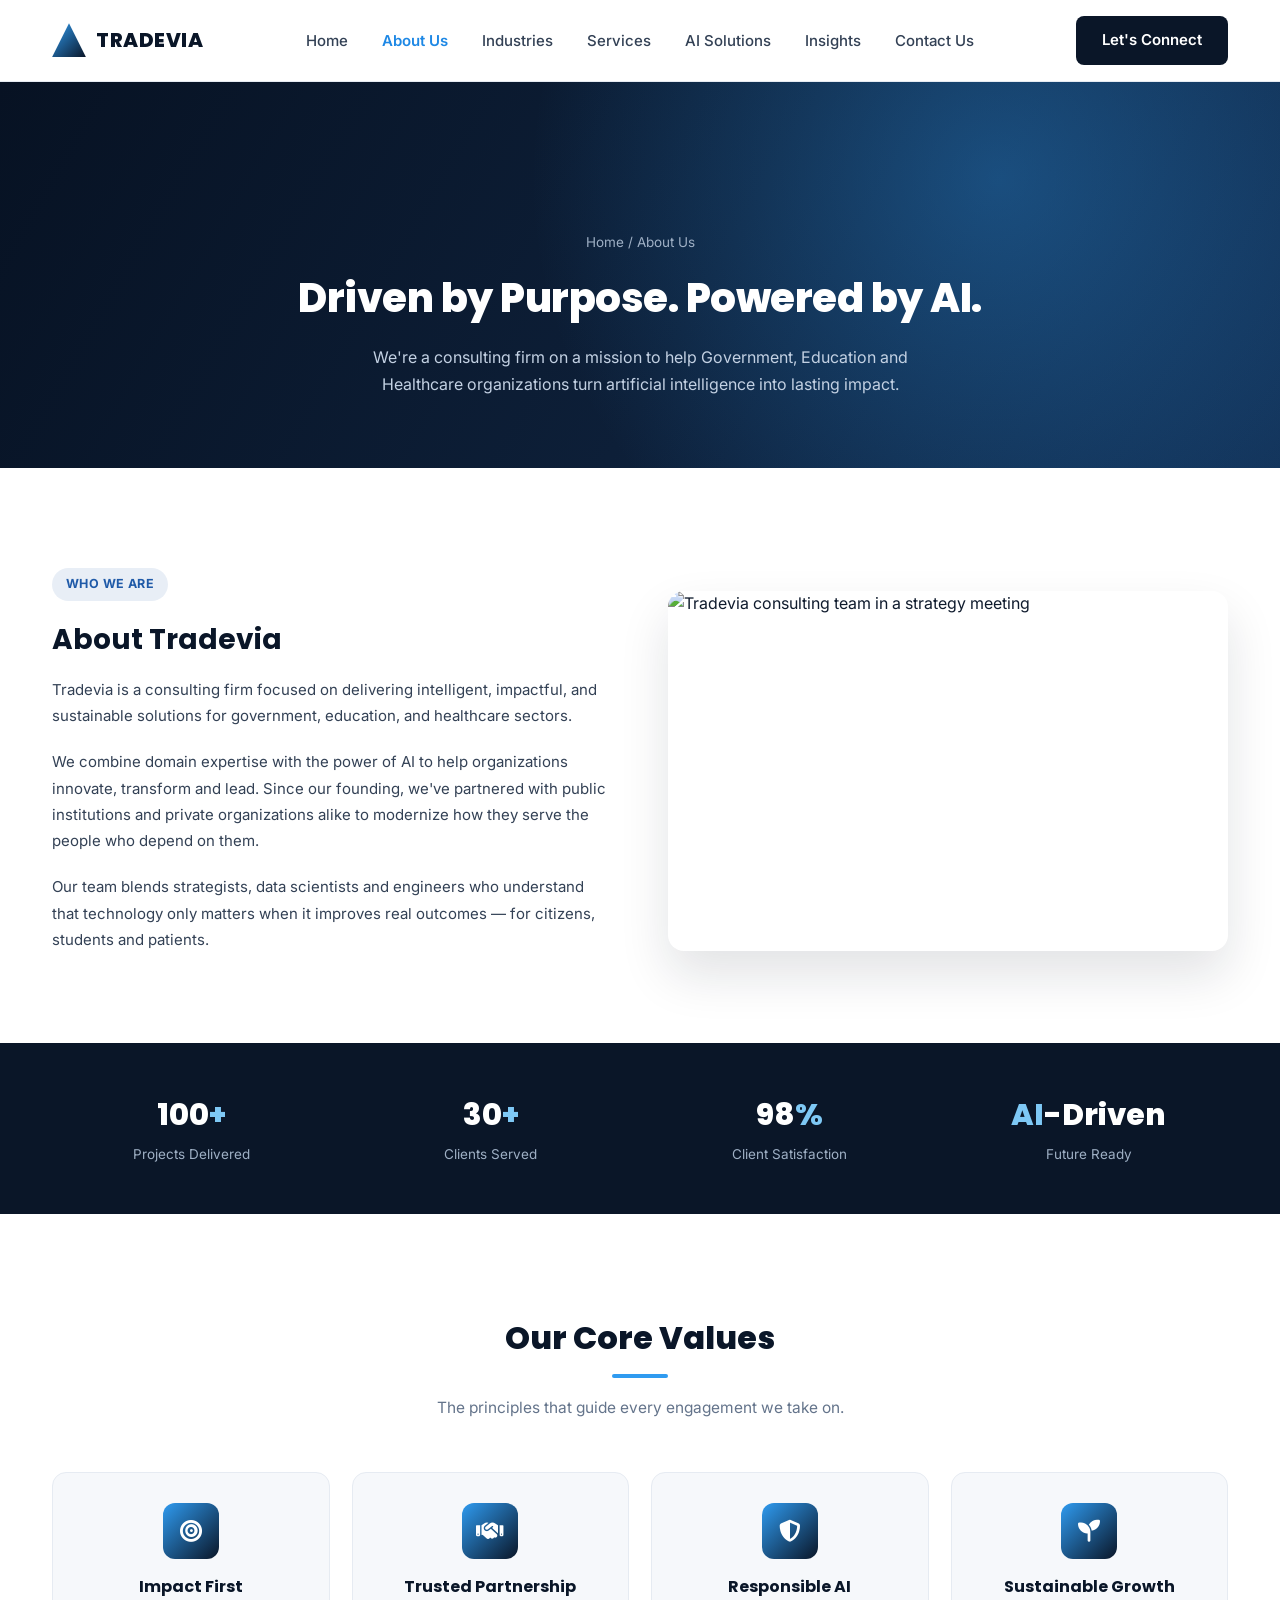
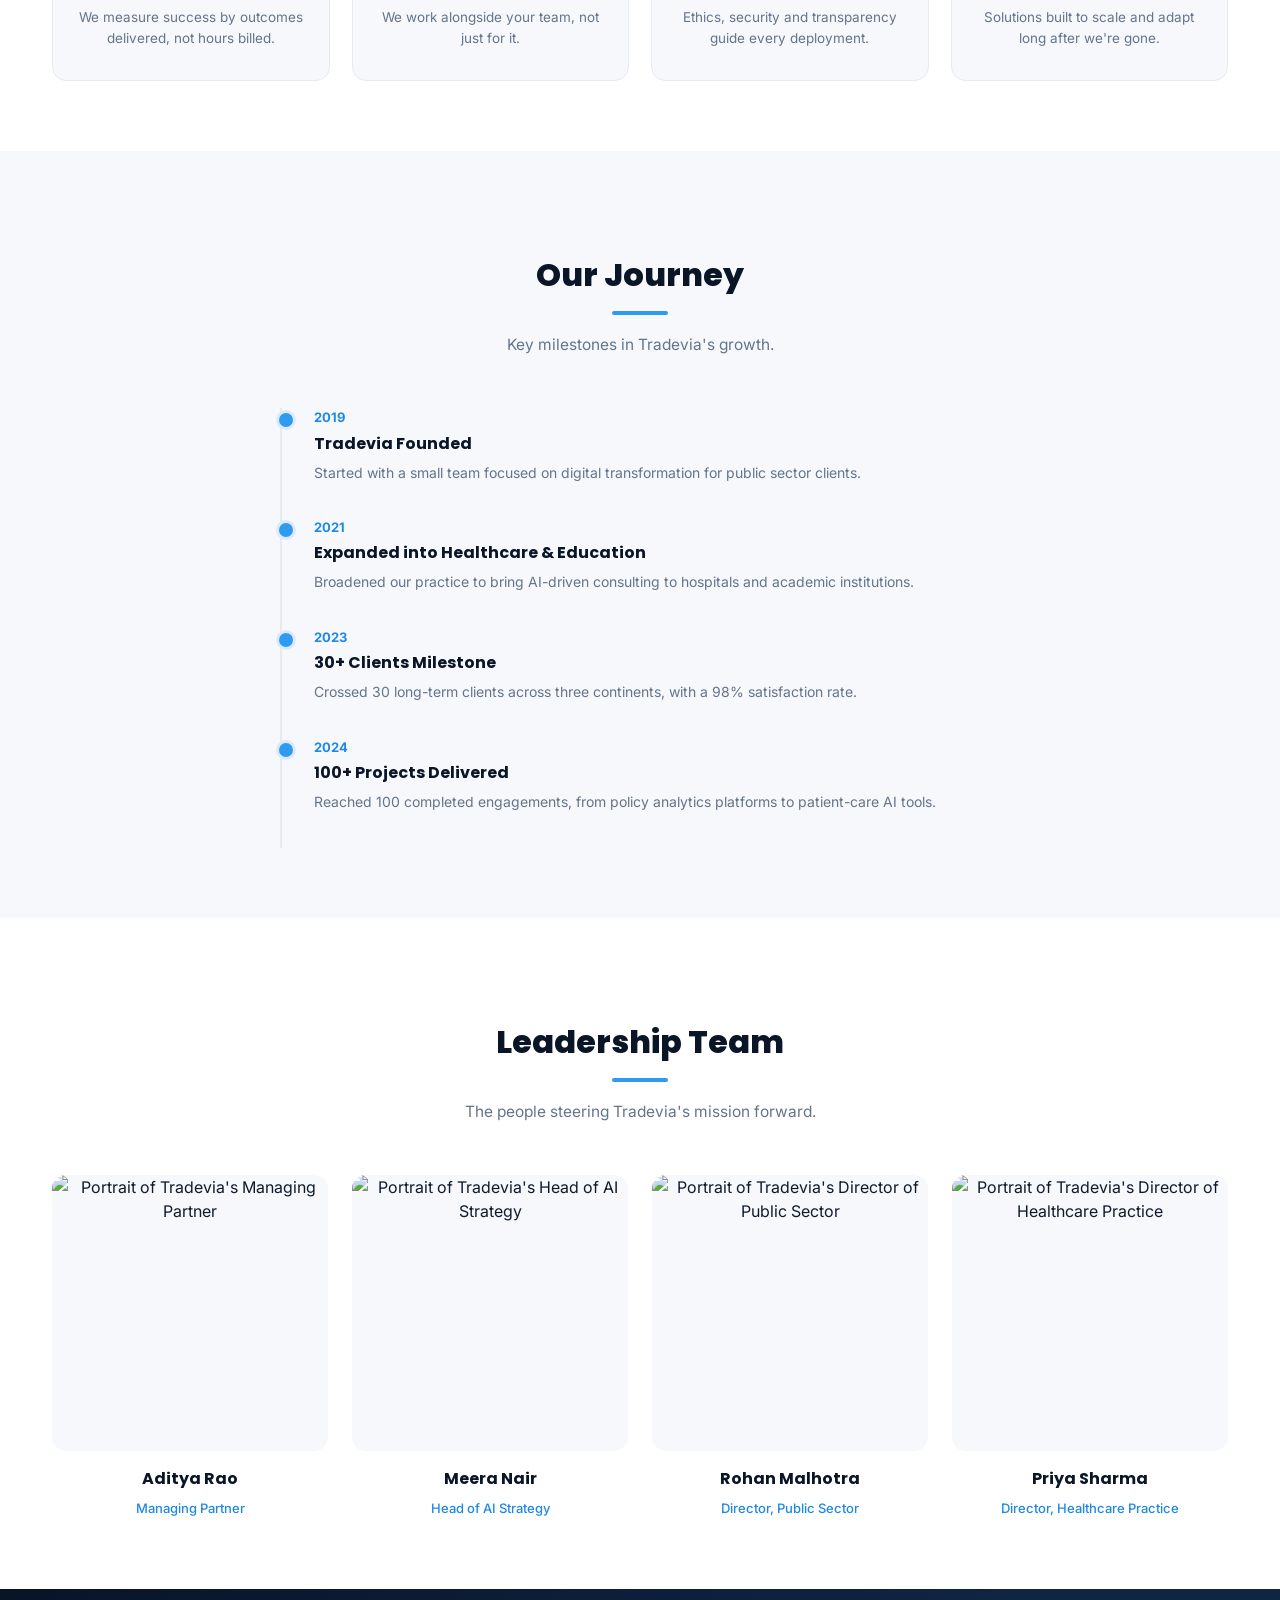
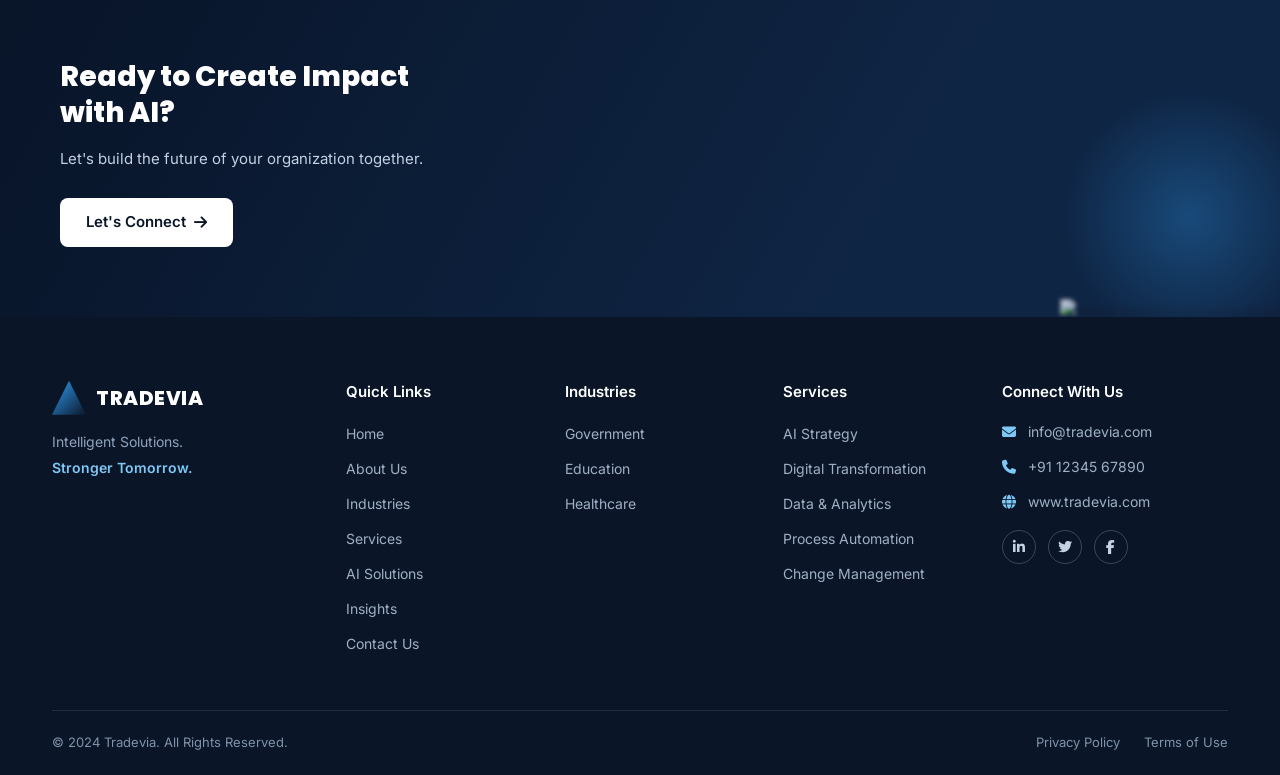
==== about.html @ 2ba7b790 "Add files via upload" ====
<!DOCTYPE html>
<html lang="en">
<head>
<meta charset="UTF-8">
<meta name="viewport" content="width=device-width, initial-scale=1.0">
<title>About Us | Tradevia</title>
<meta name="description" content="Learn about Tradevia's mission, values, journey and leadership team driving AI-powered consulting for public impact.">
<link rel="preconnect" href="https://fonts.googleapis.com">
<link href="https://fonts.googleapis.com/css2?family=Poppins:wght@400;500;600;700;800&family=Inter:wght@400;500;600&display=swap" rel="stylesheet">
<link rel="stylesheet" href="https://cdnjs.cloudflare.com/ajax/libs/font-awesome/6.5.1/css/all.min.css">
<link rel="stylesheet" href="styles.css">
</head>
<body>
<header>
  <div class="nav-wrap">
    <a href="index.html" class="logo">
      <div class="logo-mark"></div>
      <span class="logo-text">TRADEVIA</span>
    </a>
    <nav>
      <ul>
        <li><a href="index.html">Home</a></li>
<li><a href="about.html" class="active">About Us</a></li>
<li><a href="industries.html">Industries</a></li>
<li><a href="services.html">Services</a></li>
<li><a href="ai-solutions.html">AI Solutions</a></li>
<li><a href="insights.html">Insights</a></li>
<li><a href="contact.html">Contact Us</a></li>

      </ul>
    </nav>
    <div class="nav-cta">
      <a href="contact.html" class="btn btn-dark">Let's Connect</a>
    </div>
    <button class="menu-toggle" onclick="document.querySelector('nav').classList.toggle('mobile-open')"><i class="fa-solid fa-bars"></i></button>
  </div>
</header>

<section class="page-hero">
  <div class="container page-hero-inner">
    <div class="breadcrumb"><a href="index.html">Home</a> / About Us</div>
    <h1>Driven by Purpose. Powered by AI.</h1>
    <p>We're a consulting firm on a mission to help Government, Education and Healthcare organizations turn artificial intelligence into lasting impact.</p>
  </div>
</section>

<section class="section">
  <div class="container">
    <div class="industry-detail" style="padding:0;">
      <div class="row">
        <div>
          <span class="industry-tag tag-gov">Who We Are</span>
          <h2>About Tradevia</h2>
          <p>Tradevia is a consulting firm focused on delivering intelligent, impactful, and sustainable solutions for government, education, and healthcare sectors.</p>
          <p>We combine domain expertise with the power of AI to help organizations innovate, transform and lead. Since our founding, we've partnered with public institutions and private organizations alike to modernize how they serve the people who depend on them.</p>
          <p>Our team blends strategists, data scientists and engineers who understand that technology only matters when it improves real outcomes &mdash; for citizens, students and patients.</p>
        </div>
        <img src="https://loremflickr.com/900/600/consulting,meeting,office" alt="Tradevia consulting team in a strategy meeting">
      </div>
    </div>
  </div>
</section>

<section class="stat-strip">
  <div class="container">
    <div class="stat-strip-grid">
      <div><div class="stat-num">100<span>+</span></div><div class="stat-label">Projects Delivered</div></div>
      <div><div class="stat-num">30<span>+</span></div><div class="stat-label">Clients Served</div></div>
      <div><div class="stat-num">98<span>%</span></div><div class="stat-label">Client Satisfaction</div></div>
      <div><div class="stat-num"><span>AI</span>-Driven</div><div class="stat-label">Future Ready</div></div>
    </div>
  </div>
</section>

<section class="section">
  <div class="container">
    <h2 class="section-title">Our Core Values</h2>
    <p class="section-sub">The principles that guide every engagement we take on.</p>
    <div class="value-grid">
      <div class="value-card">
        <div class="value-icon"><i class="fa-solid fa-bullseye"></i></div>
        <h4>Impact First</h4>
        <p>We measure success by outcomes delivered, not hours billed.</p>
      </div>
      <div class="value-card">
        <div class="value-icon"><i class="fa-solid fa-handshake"></i></div>
        <h4>Trusted Partnership</h4>
        <p>We work alongside your team, not just for it.</p>
      </div>
      <div class="value-card">
        <div class="value-icon"><i class="fa-solid fa-shield-halved"></i></div>
        <h4>Responsible AI</h4>
        <p>Ethics, security and transparency guide every deployment.</p>
      </div>
      <div class="value-card">
        <div class="value-icon"><i class="fa-solid fa-seedling"></i></div>
        <h4>Sustainable Growth</h4>
        <p>Solutions built to scale and adapt long after we're gone.</p>
      </div>
    </div>
  </div>
</section>

<section class="section" style="background:var(--paper);">
  <div class="container">
    <h2 class="section-title">Our Journey</h2>
    <p class="section-sub">Key milestones in Tradevia's growth.</p>
    <div class="timeline">
      <div class="timeline-item">
        <span class="timeline-year">2019</span>
        <h4>Tradevia Founded</h4>
        <p>Started with a small team focused on digital transformation for public sector clients.</p>
      </div>
      <div class="timeline-item">
        <span class="timeline-year">2021</span>
        <h4>Expanded into Healthcare &amp; Education</h4>
        <p>Broadened our practice to bring AI-driven consulting to hospitals and academic institutions.</p>
      </div>
      <div class="timeline-item">
        <span class="timeline-year">2023</span>
        <h4>30+ Clients Milestone</h4>
        <p>Crossed 30 long-term clients across three continents, with a 98% satisfaction rate.</p>
      </div>
      <div class="timeline-item">
        <span class="timeline-year">2024</span>
        <h4>100+ Projects Delivered</h4>
        <p>Reached 100 completed engagements, from policy analytics platforms to patient-care AI tools.</p>
      </div>
    </div>
  </div>
</section>

<section class="section">
  <div class="container">
    <h2 class="section-title">Leadership Team</h2>
    <p class="section-sub">The people steering Tradevia's mission forward.</p>
    <div class="team-grid">
      <div class="team-card">
        <div class="team-photo"><img src="https://i.pravatar.cc/500?img=12" alt="Portrait of Tradevia's Managing Partner"></div>
        <h4>Aditya Rao</h4>
        <span>Managing Partner</span>
      </div>
      <div class="team-card">
        <div class="team-photo"><img src="https://i.pravatar.cc/500?img=47" alt="Portrait of Tradevia's Head of AI Strategy"></div>
        <h4>Meera Nair</h4>
        <span>Head of AI Strategy</span>
      </div>
      <div class="team-card">
        <div class="team-photo"><img src="https://i.pravatar.cc/500?img=33" alt="Portrait of Tradevia's Director of Public Sector"></div>
        <h4>Rohan Malhotra</h4>
        <span>Director, Public Sector</span>
      </div>
      <div class="team-card">
        <div class="team-photo"><img src="https://i.pravatar.cc/500?img=45" alt="Portrait of Tradevia's Director of Healthcare Practice"></div>
        <h4>Priya Sharma</h4>
        <span>Director, Healthcare Practice</span>
      </div>
    </div>
  </div>
</section>

<section class="split-band">
  <div class="cta-block" style="grid-column:1/-1;">
    <div class="cta-brain">
      <img src="https://images.unsplash.com/photo-1727773458292-9da4284a4d3e?q=80&w=700&auto=format&fit=crop" alt="Hand holding glowing AI brain model">
    </div>
    <h2>Ready to Create Impact<br>with AI?</h2>
    <p>Let's build the future of your organization together.</p>
    <a href="contact.html" class="btn btn-light" style="width:fit-content;">Let's Connect <i class="fa-solid fa-arrow-right"></i></a>
  </div>
</section>
<footer>
  <div class="container">
    <div class="footer-grid">
      <div class="footer-brand">
        <div class="logo">
          <div class="logo-mark"></div>
          <span class="logo-text">TRADEVIA</span>
        </div>
        <p>Intelligent Solutions.</p>
        <p class="tag">Stronger Tomorrow.</p>
      </div>
      <div>
        <h5>Quick Links</h5>
        <ul>
          <li><a href="index.html">Home</a></li>
          <li><a href="about.html">About Us</a></li>
          <li><a href="industries.html">Industries</a></li>
          <li><a href="services.html">Services</a></li>
          <li><a href="ai-solutions.html">AI Solutions</a></li>
          <li><a href="insights.html">Insights</a></li>
          <li><a href="contact.html">Contact Us</a></li>
        </ul>
      </div>
      <div>
        <h5>Industries</h5>
        <ul>
          <li><a href="industries.html#government">Government</a></li>
          <li><a href="industries.html#education">Education</a></li>
          <li><a href="industries.html#healthcare">Healthcare</a></li>
        </ul>
      </div>
      <div>
        <h5>Services</h5>
        <ul>
          <li><a href="services.html">AI Strategy</a></li>
          <li><a href="services.html">Digital Transformation</a></li>
          <li><a href="services.html">Data &amp; Analytics</a></li>
          <li><a href="services.html">Process Automation</a></li>
          <li><a href="services.html">Change Management</a></li>
        </ul>
      </div>
      <div>
        <h5>Connect With Us</h5>
        <ul class="footer-contact">
          <li><i class="fa-solid fa-envelope"></i> info@tradevia.com</li>
          <li><i class="fa-solid fa-phone"></i> +91 12345 67890</li>
          <li><i class="fa-solid fa-globe"></i> www.tradevia.com</li>
        </ul>
        <div class="socials">
          <a href="#"><i class="fa-brands fa-linkedin-in"></i></a>
          <a href="#"><i class="fa-brands fa-twitter"></i></a>
          <a href="#"><i class="fa-brands fa-facebook-f"></i></a>
        </div>
      </div>
    </div>
    <div class="footer-bottom">
      <span>&copy; 2024 Tradevia. All Rights Reserved.</span>
      <div>
        <a href="#">Privacy Policy</a>
        <a href="#">Terms of Use</a>
      </div>
    </div>
  </div>
</footer>
<script src="main.js"></script>
</body>
</html>
---- styles.css ----
:root{
    --navy-950:#0a1628;
    --navy-900:#0d1b30;
    --navy-800:#13233c;
    --blue-600:#1e88e5;
    --blue-500:#2f9bf0;
    --sky-300:#7ec8f5;
    --ink-900:#0f1b2d;
    --ink-700:#334155;
    --ink-500:#64748b;
    --paper:#f6f8fb;
    --white:#ffffff;
    --line:#e6ebf2;
    --gov-blue:#1f5aa8;
    --edu-green:#1f8a6f;
    --health-purple:#6a3fb5;
  }
  *{box-sizing:border-box; margin:0; padding:0;}
  html{scroll-behavior:smooth;}
  body{
    font-family:'Inter', sans-serif;
    color:var(--ink-900);
    background:var(--white);
    line-height:1.5;
    -webkit-font-smoothing:antialiased;
  }
  h1,h2,h3,h4,.logo-text{font-family:'Poppins', sans-serif;}
  a{text-decoration:none; color:inherit;}
  ul{list-style:none;}
  img{max-width:100%; display:block;}
  .container{max-width:1240px; margin:0 auto; padding:0 32px;}
  .btn{
    display:inline-flex; align-items:center; gap:8px;
    padding:13px 26px; border-radius:8px; font-weight:600;
    font-size:15px; border:none; cursor:pointer;
    transition:transform .15s ease, box-shadow .15s ease, background .15s ease;
  }
  .btn:hover{transform:translateY(-2px);}
  .btn-primary{background:var(--blue-600); color:#fff; box-shadow:0 8px 20px rgba(30,136,229,.35);}
  .btn-primary:hover{background:var(--blue-500);}
  .btn-dark{background:var(--navy-950); color:#fff;}
  .btn-dark:hover{background:#000;}
  .btn-light{background:#fff; color:var(--navy-950);}
  .btn-outline{background:transparent; border:2px solid rgba(255,255,255,.5); color:#fff;}

  /* HEADER */
  header{
    position:sticky; top:0; z-index:100;
    background:#fff; border-bottom:1px solid var(--line);
  }
  .nav-wrap{display:flex; align-items:center; justify-content:space-between; padding:16px 32px; max-width:1240px; margin:0 auto;}
  .logo{display:flex; align-items:center; gap:10px;}
  .logo-mark{
    width:34px; height:34px;
    background:linear-gradient(135deg, var(--blue-500), var(--navy-950));
    clip-path:polygon(50% 0%, 100% 100%, 0% 100%);
  }
  .logo-text{font-weight:800; font-size:20px; letter-spacing:.5px; color:var(--navy-950);}
  nav ul{display:flex; gap:34px; align-items:center;}
  nav a{font-size:15px; font-weight:500; color:var(--ink-700); transition:color .15s;}
  nav a:hover{color:var(--blue-600);}
  .nav-cta{display:flex; align-items:center;}
  .menu-toggle{display:none; background:none; border:none; font-size:22px; cursor:pointer; color:var(--navy-950);}

  /* HERO */
  .hero{
    position:relative; overflow:hidden;
    background:linear-gradient(120deg, #071223 0%, #0d1f38 55%, #123055 100%);
    padding:64px 0 90px;
  }
  .hero::before{
    content:"";
    position:absolute; inset:0;
    background-image:radial-gradient(circle at 78% 25%, rgba(47,155,240,.35), transparent 45%);
    pointer-events:none;
  }
  .hero-grid{
    display:grid; grid-template-columns:1.05fr 1fr; gap:40px; align-items:center;
    position:relative; z-index:2;
  }
  .eyebrow-line{width:46px; height:4px; background:var(--blue-500); border-radius:3px; margin-bottom:18px;}
  .hero h1{
    font-size:48px; font-weight:800; color:#fff; line-height:1.15; letter-spacing:-.5px;
  }
  .hero h1 span{color:var(--sky-300);}
  .hero p{
    margin-top:20px; color:#c3d1e3; font-size:16.5px; max-width:460px; line-height:1.7;
  }
  .hero-actions{display:flex; align-items:center; gap:26px; margin-top:32px; flex-wrap:wrap;}
  .play-link{display:flex; align-items:center; gap:12px; color:#fff; font-weight:500; font-size:14.5px; cursor:pointer;}
  .play-circle{
    width:40px; height:40px; border-radius:50%; border:2px solid rgba(255,255,255,.55);
    display:flex; align-items:center; justify-content:center; flex-shrink:0;
  }
  .hero-visual{position:relative;}
  .hero-photo{
    border-radius:14px; overflow:hidden; position:relative;
    box-shadow:0 30px 60px rgba(0,0,0,.45);
  }
  .hero-photo img{width:100%; height:400px; object-fit:cover; display:block;}
  .hero-photo::after{
    content:""; position:absolute; inset:0;
    background:linear-gradient(180deg, rgba(10,22,40,0) 40%, rgba(6,14,26,.55) 100%);
  }
  .stat-bar{
    position:absolute; left:50%; bottom:-38px; transform:translateX(-50%);
    width:92%; background:rgba(11,24,45,.82); backdrop-filter:blur(10px);
    border:1px solid rgba(255,255,255,.12); border-radius:12px;
    display:flex; justify-content:space-between; padding:22px 18px; z-index:3;
  }
  .stat-item{text-align:center; flex:1; padding:0 6px;}
  .stat-icon{
    width:34px; height:34px; margin:0 auto 8px; border-radius:8px;
    background:rgba(47,155,240,.18); display:flex; align-items:center; justify-content:center;
    color:var(--sky-300); font-size:15px;
  }
  .stat-num{font-size:20px; font-weight:800; color:#fff; font-family:'Poppins',sans-serif;}
  .stat-num.accent{color:var(--sky-300);}
  .stat-label{font-size:11.5px; color:#a9bbd2; margin-top:2px;}

  /* SECTION HEADINGS */
  .section{padding:100px 0 70px;}
  .section-tight{padding-top:70px;}
  .section-title{
    text-align:center; font-size:32px; font-weight:800; color:var(--navy-950);
    position:relative; padding-bottom:16px; margin-bottom:8px;
  }
  .section-title::after{
    content:""; position:absolute; bottom:0; left:50%; transform:translateX(-50%);
    width:56px; height:4px; border-radius:3px; background:var(--blue-500);
  }
  .section-sub{text-align:center; color:var(--ink-500); font-size:15.5px; max-width:520px; margin:18px auto 0;}

  /* INDUSTRIES */
  .industries-grid{display:grid; grid-template-columns:repeat(3,1fr); gap:26px; margin-top:52px;}
  .ind-card{
    position:relative; border-radius:14px; overflow:hidden; min-height:340px;
    display:flex; flex-direction:column; justify-content:flex-end; padding:28px;
    color:#fff; isolation:isolate; transition:transform .25s ease;
  }
  .ind-card:hover{transform:translateY(-6px);}
  .ind-card img{position:absolute; inset:0; width:100%; height:100%; object-fit:cover; z-index:-2;}
  .ind-card .tint{position:absolute; inset:0; z-index:-1;}
  .ind-gov .tint{background:linear-gradient(180deg, rgba(16,38,73,.35), rgba(10,26,55,.92)); }
  .ind-edu .tint{background:linear-gradient(180deg, rgba(9,50,42,.4), rgba(6,38,34,.92));}
  .ind-health .tint{background:linear-gradient(180deg, rgba(50,26,80,.4), rgba(36,18,64,.92));}
  .ind-icon{
    width:52px; height:52px; border-radius:12px; display:flex; align-items:center; justify-content:center;
    font-size:22px; margin-bottom:16px; background:rgba(255,255,255,.14); border:1px solid rgba(255,255,255,.25);
  }
  .ind-card h3{font-size:22px; margin-bottom:10px; font-weight:700;}
  .ind-card p{font-size:14px; color:rgba(255,255,255,.82); line-height:1.6; margin-bottom:20px;}
  .ind-learn{
    display:inline-flex; align-items:center; gap:8px; font-size:14px; font-weight:600;
    border:1px solid rgba(255,255,255,.4); padding:9px 16px; border-radius:7px; width:fit-content;
    transition:background .2s;
  }
  .ind-learn:hover{background:rgba(255,255,255,.15);}

  /* IMPACT OF AI */
  .impact-grid{display:grid; grid-template-columns:repeat(3,1fr); gap:36px; margin-top:56px;}
  .impact-col{display:flex; gap:20px;}
  .impact-ring{
    flex-shrink:0; width:76px; height:76px; border-radius:50%;
    display:flex; align-items:center; justify-content:center; font-size:26px; color:#fff;
    position:relative;
  }
  .impact-ring::before{
    content:""; position:absolute; inset:-6px; border-radius:50%;
    border:2px dotted currentColor; opacity:.4;
  }
  .impact-ring.gov{background:var(--gov-blue); color:var(--gov-blue);}
  .impact-ring.edu{background:var(--edu-green); color:var(--edu-green);}
  .impact-ring.health{background:var(--health-purple); color:var(--health-purple);}
  .impact-ring i{color:#fff; z-index:1;}
  .impact-col h4{font-size:17px; margin-bottom:12px; font-weight:700; color:var(--navy-950);}
  .impact-col li{
    font-size:14px; color:var(--ink-700); margin-bottom:9px; display:flex; gap:9px; align-items:flex-start; line-height:1.5;
  }
  .impact-col li i{color:#22a35c; margin-top:3px; font-size:12px;}

  /* APPROACH */
  .approach-row{
    display:flex; align-items:flex-start; justify-content:space-between; margin-top:60px; position:relative;
  }
  .approach-step{text-align:center; width:220px; position:relative; z-index:2;}
  .approach-circle{
    width:78px; height:78px; border-radius:50%; border:2px solid #d8e2ef; background:#fff;
    display:flex; align-items:center; justify-content:center; font-size:26px; color:var(--navy-950);
    margin:0 auto 18px; box-shadow:0 6px 18px rgba(15,27,45,.06);
  }
  .approach-step h4{font-size:17px; font-weight:700; margin-bottom:8px; color:var(--navy-950);}
  .approach-step p{font-size:13.5px; color:var(--ink-500); line-height:1.5;}
  .approach-connector{
    position:absolute; top:39px; left:0; right:0; height:0;
    border-top:2px dashed #cbd6e4; z-index:1; margin:0 110px;
  }

  /* ABOUT + CTA */
  .split-band{display:grid; grid-template-columns:1fr 1fr;}
  .about-block{background:#eef2f7; padding:70px 60px; display:flex; flex-direction:column; justify-content:center;}
  .about-block h2{font-size:28px; font-weight:800; color:var(--navy-950); margin-bottom:20px;}
  .about-block p{color:var(--ink-700); font-size:15px; line-height:1.75; margin-bottom:14px; max-width:460px;}
  .cta-block{
    background:linear-gradient(120deg, #081428, #0f2544 70%);
    padding:70px 60px; display:flex; flex-direction:column; justify-content:center; position:relative; overflow:hidden;
  }
  .cta-block h2{font-size:28px; font-weight:800; color:#fff; margin-bottom:16px; line-height:1.3;}
  .cta-block p{color:#c3d1e3; font-size:15px; margin-bottom:28px;}
  .cta-brain{
    position:absolute; right:-40px; bottom:-30px; width:260px; height:260px; opacity:.9;
    background:radial-gradient(circle, rgba(47,155,240,.35), transparent 70%);
    border-radius:50%; filter:blur(2px);
  }
  .cta-brain img{position:absolute; right:0; bottom:0; width:260px; opacity:.85; mix-blend-mode:screen;}

  /* TRUST STRIP */
  .trust{padding:56px 0; text-align:center; border-bottom:1px solid var(--line);}
  .trust h4{color:var(--ink-500); font-weight:600; font-size:15px; margin-bottom:34px; letter-spacing:.3px;}
  .trust-logos{display:flex; justify-content:center; gap:60px; flex-wrap:wrap; color:#c3ccd8; font-size:30px;}

  /* FOOTER */
  footer{background:var(--navy-950); color:#c3d1e3; padding:64px 0 0;}
  .footer-grid{display:grid; grid-template-columns:1.4fr 1fr 1fr 1fr 1.2fr; gap:30px; padding-bottom:44px;}
  .footer-brand .logo-text{color:#fff;}
  .footer-brand p{margin-top:16px; font-size:14px; color:#8fa3bc; line-height:1.6;}
  .footer-brand p.tag{color:var(--sky-300); font-weight:600; margin-top:4px;}
  footer h5{color:#fff; font-size:15px; font-weight:600; margin-bottom:18px;}
  footer ul li{margin-bottom:11px;}
  footer ul li a{font-size:14px; color:#9fb0c5; transition:color .15s;}
  footer ul li a:hover{color:var(--sky-300);}
  .footer-contact li{display:flex; align-items:center; gap:10px; font-size:14px; color:#9fb0c5; margin-bottom:14px;}
  .footer-contact i{color:var(--sky-300); width:16px;}
  .socials{display:flex; gap:12px; margin-top:18px;}
  .socials a{
    width:34px; height:34px; border-radius:50%; border:1px solid rgba(255,255,255,.2);
    display:flex; align-items:center; justify-content:center; font-size:14px; transition:background .2s;
  }
  .socials a:hover{background:var(--blue-600); border-color:var(--blue-600);}
  .footer-bottom{
    border-top:1px solid rgba(255,255,255,.1); padding:22px 0; display:flex;
    justify-content:space-between; align-items:center; font-size:13px; color:#7f92aa; flex-wrap:wrap; gap:10px;
  }
  .footer-bottom a{margin-left:20px; color:#7f92aa;}
  .footer-bottom a:hover{color:#fff;}

  /* RESPONSIVE */
  @media (max-width:980px){
    nav{display:none;}
    .nav-cta{display:none;}
    .menu-toggle{display:block;}
    nav.mobile-open{
      display:block; position:absolute; top:100%; left:0; right:0;
      background:#fff; border-bottom:1px solid var(--line); padding:12px 32px 20px;
      box-shadow:0 12px 24px rgba(15,27,45,.08);
    }
    nav.mobile-open ul{flex-direction:column; align-items:flex-start; gap:4px;}
    nav.mobile-open li{width:100%;}
    nav.mobile-open a{display:block; padding:12px 0; width:100%; border-bottom:1px solid var(--line);}
    .hero-grid{grid-template-columns:1fr;}
    .hero h1{font-size:36px;}
    .stat-bar{flex-wrap:wrap; gap:16px; position:static; transform:none; width:100%; margin-top:20px;}
    .stat-item{flex:1 1 40%;}
    .industries-grid, .impact-grid{grid-template-columns:1fr;}
    .approach-row{flex-direction:column; align-items:center; gap:40px;}
    .approach-connector{display:none;}
    .split-band{grid-template-columns:1fr;}
    .footer-grid{grid-template-columns:1fr 1fr;}
  }

/* ===== SHARED SUBPAGE STYLES ===== */
.page-hero{
  position:relative; overflow:hidden;
  background:linear-gradient(120deg, #071223 0%, #0d1f38 55%, #123055 100%);
  padding:150px 0 70px; text-align:center;
}
.page-hero::before{
  content:""; position:absolute; inset:0;
  background-image:radial-gradient(circle at 78% 25%, rgba(47,155,240,.35), transparent 45%);
  pointer-events:none;
}
.page-hero-inner{position:relative; z-index:2;}
.breadcrumb{color:#9fb0c5; font-size:13.5px; margin-bottom:16px;}
.breadcrumb a{color:#9fb0c5;}
.breadcrumb a:hover{color:var(--sky-300);}
.page-hero h1{color:#fff; font-size:40px; font-weight:800; letter-spacing:-.5px;}
.page-hero p{color:#c3d1e3; font-size:16px; max-width:600px; margin:16px auto 0; line-height:1.7;}

nav a.active{color:var(--blue-600); font-weight:600;}

/* Team grid (About) */
.value-grid{display:grid; grid-template-columns:repeat(4,1fr); gap:22px; margin-top:52px;}
.value-card{background:var(--paper); border:1px solid var(--line); border-radius:14px; padding:30px 24px; text-align:center; transition:transform .2s;}
.value-card:hover{transform:translateY(-5px);}
.value-icon{
  width:56px; height:56px; border-radius:12px; background:linear-gradient(135deg, var(--blue-500), var(--navy-950));
  display:flex; align-items:center; justify-content:center; color:#fff; font-size:22px; margin:0 auto 16px;
}
.value-card h4{font-size:16px; margin-bottom:8px; color:var(--navy-950);}
.value-card p{font-size:13.5px; color:var(--ink-500); line-height:1.6;}

.team-grid{display:grid; grid-template-columns:repeat(4,1fr); gap:24px; margin-top:52px;}
.team-card{text-align:center;}
.team-photo{
  width:100%; aspect-ratio:1; border-radius:14px; overflow:hidden; margin-bottom:16px; background:var(--paper);
}
.team-photo img{width:100%; height:100%; object-fit:cover;}
.team-card h4{font-size:16px; color:var(--navy-950); margin-bottom:4px;}
.team-card span{font-size:13px; color:var(--blue-600); font-weight:500;}

.timeline{max-width:720px; margin:52px auto 0; position:relative; padding-left:32px; border-left:2px solid var(--line);}
.timeline-item{position:relative; padding-bottom:34px;}
.timeline-item::before{
  content:""; position:absolute; left:-38px; top:2px; width:14px; height:14px; border-radius:50%;
  background:var(--blue-500); border:3px solid #dbeafe;
}
.timeline-item h4{font-size:16px; color:var(--navy-950); margin-bottom:6px;}
.timeline-item p{font-size:14px; color:var(--ink-500); line-height:1.6;}
.timeline-year{font-size:13px; font-weight:700; color:var(--blue-600); margin-bottom:4px; display:block;}

/* Stat strip reused on subpages */
.stat-strip{background:var(--navy-950); padding:50px 0;}
.stat-strip-grid{display:grid; grid-template-columns:repeat(4,1fr); gap:20px; text-align:center;}
.stat-strip .stat-num{font-size:30px; font-weight:800; color:#fff; font-family:'Poppins',sans-serif;}
.stat-strip .stat-num span{color:var(--sky-300);}
.stat-strip .stat-label{font-size:13.5px; color:#9fb0c5; margin-top:6px;}

/* Services grid */
.service-grid{display:grid; grid-template-columns:repeat(3,1fr); gap:26px; margin-top:52px;}
.service-card{
  border:1px solid var(--line); border-radius:14px; padding:34px 28px; transition:box-shadow .2s, transform .2s;
  background:#fff;
}
.service-card:hover{box-shadow:0 18px 40px rgba(15,27,45,.08); transform:translateY(-5px);}
.service-icon{
  width:54px; height:54px; border-radius:12px; background:rgba(30,136,229,.1); color:var(--blue-600);
  display:flex; align-items:center; justify-content:center; font-size:22px; margin-bottom:20px;
}
.service-card h3{font-size:18px; color:var(--navy-950); margin-bottom:10px;}
.service-card p{font-size:14px; color:var(--ink-500); line-height:1.65; margin-bottom:16px;}
.service-list{margin-top:10px;}
.service-list li{font-size:13.5px; color:var(--ink-700); margin-bottom:8px; display:flex; gap:8px; align-items:flex-start;}
.service-list li i{color:var(--blue-600); font-size:11px; margin-top:4px;}

/* Industry deep-dive layout */
.industry-detail{padding:90px 0; border-bottom:1px solid var(--line);}
.industry-detail:last-child{border-bottom:none;}
.industry-detail .row{display:grid; grid-template-columns:1fr 1fr; gap:56px; align-items:center;}
.industry-detail.reverse .row{direction:rtl;}
.industry-detail.reverse .row > *{direction:ltr;}
.industry-detail img{border-radius:16px; width:100%; height:360px; object-fit:cover; box-shadow:0 24px 50px rgba(15,27,45,.12);}
.industry-tag{
  display:inline-flex; align-items:center; gap:8px; padding:7px 14px; border-radius:20px;
  font-size:12.5px; font-weight:700; letter-spacing:.4px; text-transform:uppercase; margin-bottom:18px;
}
.tag-gov{background:rgba(31,90,168,.1); color:var(--gov-blue);}
.tag-edu{background:rgba(31,138,111,.1); color:var(--edu-green);}
.tag-health{background:rgba(106,63,181,.1); color:var(--health-purple);}
.industry-detail h2{font-size:28px; color:var(--navy-950); margin-bottom:16px;}
.industry-detail p{font-size:15px; color:var(--ink-700); line-height:1.75; margin-bottom:20px;}
.check-list li{font-size:14.5px; color:var(--ink-700); margin-bottom:12px; display:flex; gap:10px; align-items:flex-start;}
.check-list li i{color:#22a35c; margin-top:4px; font-size:13px;}

/* Insights / blog cards */
.insight-filters{display:flex; justify-content:center; gap:12px; margin:44px 0 8px; flex-wrap:wrap;}
.insight-filters button{
  padding:9px 18px; border-radius:20px; border:1px solid var(--line); background:#fff; font-size:13.5px;
  font-weight:600; color:var(--ink-700); cursor:pointer; transition:all .15s;
}
.insight-filters button.active, .insight-filters button:hover{background:var(--navy-950); color:#fff; border-color:var(--navy-950);}
.insight-grid{display:grid; grid-template-columns:repeat(3,1fr); gap:28px; margin-top:40px;}
.insight-card{border-radius:14px; overflow:hidden; border:1px solid var(--line); transition:transform .2s, box-shadow .2s; background:#fff;}
.insight-card:hover{transform:translateY(-5px); box-shadow:0 18px 40px rgba(15,27,45,.1);}
.insight-img{height:200px; overflow:hidden;}
.insight-img img{width:100%; height:100%; object-fit:cover; transition:transform .3s;}
.insight-card:hover .insight-img img{transform:scale(1.06);}
.insight-body{padding:24px;}
.insight-cat{font-size:11.5px; font-weight:700; text-transform:uppercase; letter-spacing:.4px; color:var(--blue-600); margin-bottom:10px;}
.insight-body h3{font-size:16.5px; color:var(--navy-950); margin-bottom:10px; line-height:1.4;}
.insight-body p{font-size:13.5px; color:var(--ink-500); line-height:1.6; margin-bottom:16px;}
.insight-meta{display:flex; justify-content:space-between; font-size:12.5px; color:#9aa8ba; border-top:1px solid var(--line); padding-top:14px;}

/* Contact page */
.contact-wrap{display:grid; grid-template-columns:.9fr 1.1fr; gap:50px; margin-top:52px;}
.contact-info-card{
  background:var(--navy-950); border-radius:16px; padding:44px 34px; color:#fff; height:fit-content;
}
.contact-info-card h3{font-size:20px; margin-bottom:14px;}
.contact-info-card p{font-size:14px; color:#c3d1e3; line-height:1.7; margin-bottom:26px;}
.contact-detail{display:flex; gap:14px; align-items:flex-start; margin-bottom:22px;}
.contact-detail i{
  width:38px; height:38px; border-radius:10px; background:rgba(47,155,240,.18); color:var(--sky-300);
  display:flex; align-items:center; justify-content:center; flex-shrink:0; font-size:15px;
}
.contact-detail strong{display:block; font-size:14px; margin-bottom:2px;}
.contact-detail span{font-size:13.5px; color:#9fb0c5;}
.contact-form{background:#fff; border:1px solid var(--line); border-radius:16px; padding:40px;}
.form-row{display:grid; grid-template-columns:1fr 1fr; gap:18px; margin-bottom:18px;}
.form-group{display:flex; flex-direction:column; gap:8px;}
.form-group.full{grid-column:1/-1;}
.form-group label{font-size:13.5px; font-weight:600; color:var(--ink-700);}
.form-group input, .form-group select, .form-group textarea{
  padding:12px 14px; border:1px solid var(--line); border-radius:8px; font-size:14px; font-family:'Inter',sans-serif;
  color:var(--ink-900); outline:none; transition:border-color .15s;
}
.form-group input:focus, .form-group select:focus, .form-group textarea:focus{border-color:var(--blue-500);}
.form-group textarea{resize:vertical; min-height:120px;}
.map-embed{margin-top:60px; border-radius:16px; overflow:hidden; border:1px solid var(--line); height:340px;}
.map-embed iframe{width:100%; height:100%; border:0;}

/* FAQ accordion */
.faq-wrap{max-width:760px; margin:50px auto 0;}
.faq-item{border-bottom:1px solid var(--line); padding:22px 0;}
.faq-q{display:flex; justify-content:space-between; align-items:center; cursor:pointer; font-size:15.5px; font-weight:600; color:var(--navy-950);}
.faq-q i{transition:transform .2s; color:var(--blue-600);}
.faq-item.open .faq-q i{transform:rotate(45deg);}
.faq-a{max-height:0; overflow:hidden; transition:max-height .25s ease;}
.faq-item.open .faq-a{max-height:200px; padding-top:14px;}
.faq-a p{font-size:14px; color:var(--ink-500); line-height:1.7;}

@media (max-width:980px){
  .value-grid, .team-grid{grid-template-columns:repeat(2,1fr);}
  .stat-strip-grid{grid-template-columns:repeat(2,1fr); gap:30px;}
  .service-grid, .insight-grid{grid-template-columns:1fr;}
  .industry-detail .row{grid-template-columns:1fr;}
  .industry-detail.reverse .row{direction:ltr;}
  .contact-wrap{grid-template-columns:1fr;}
  .form-row{grid-template-columns:1fr;}
  .page-hero h1{font-size:30px;}
}
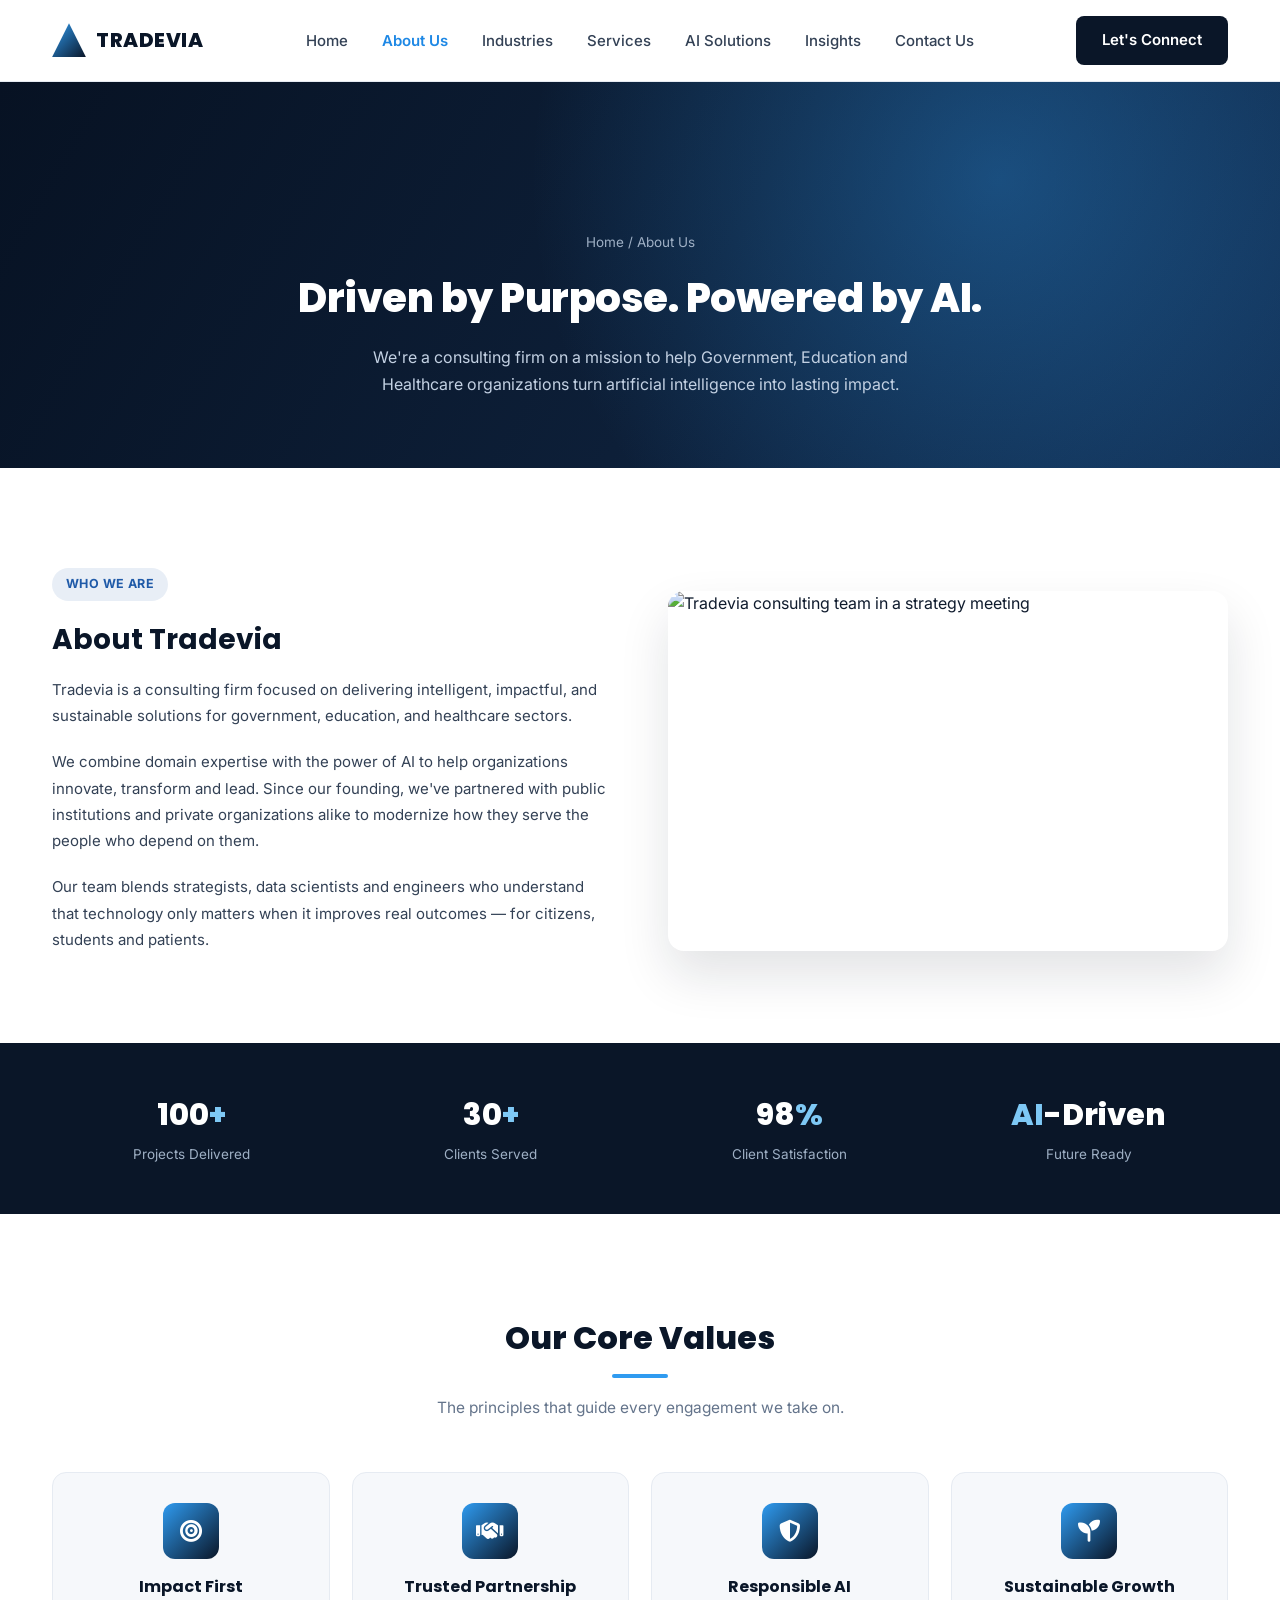
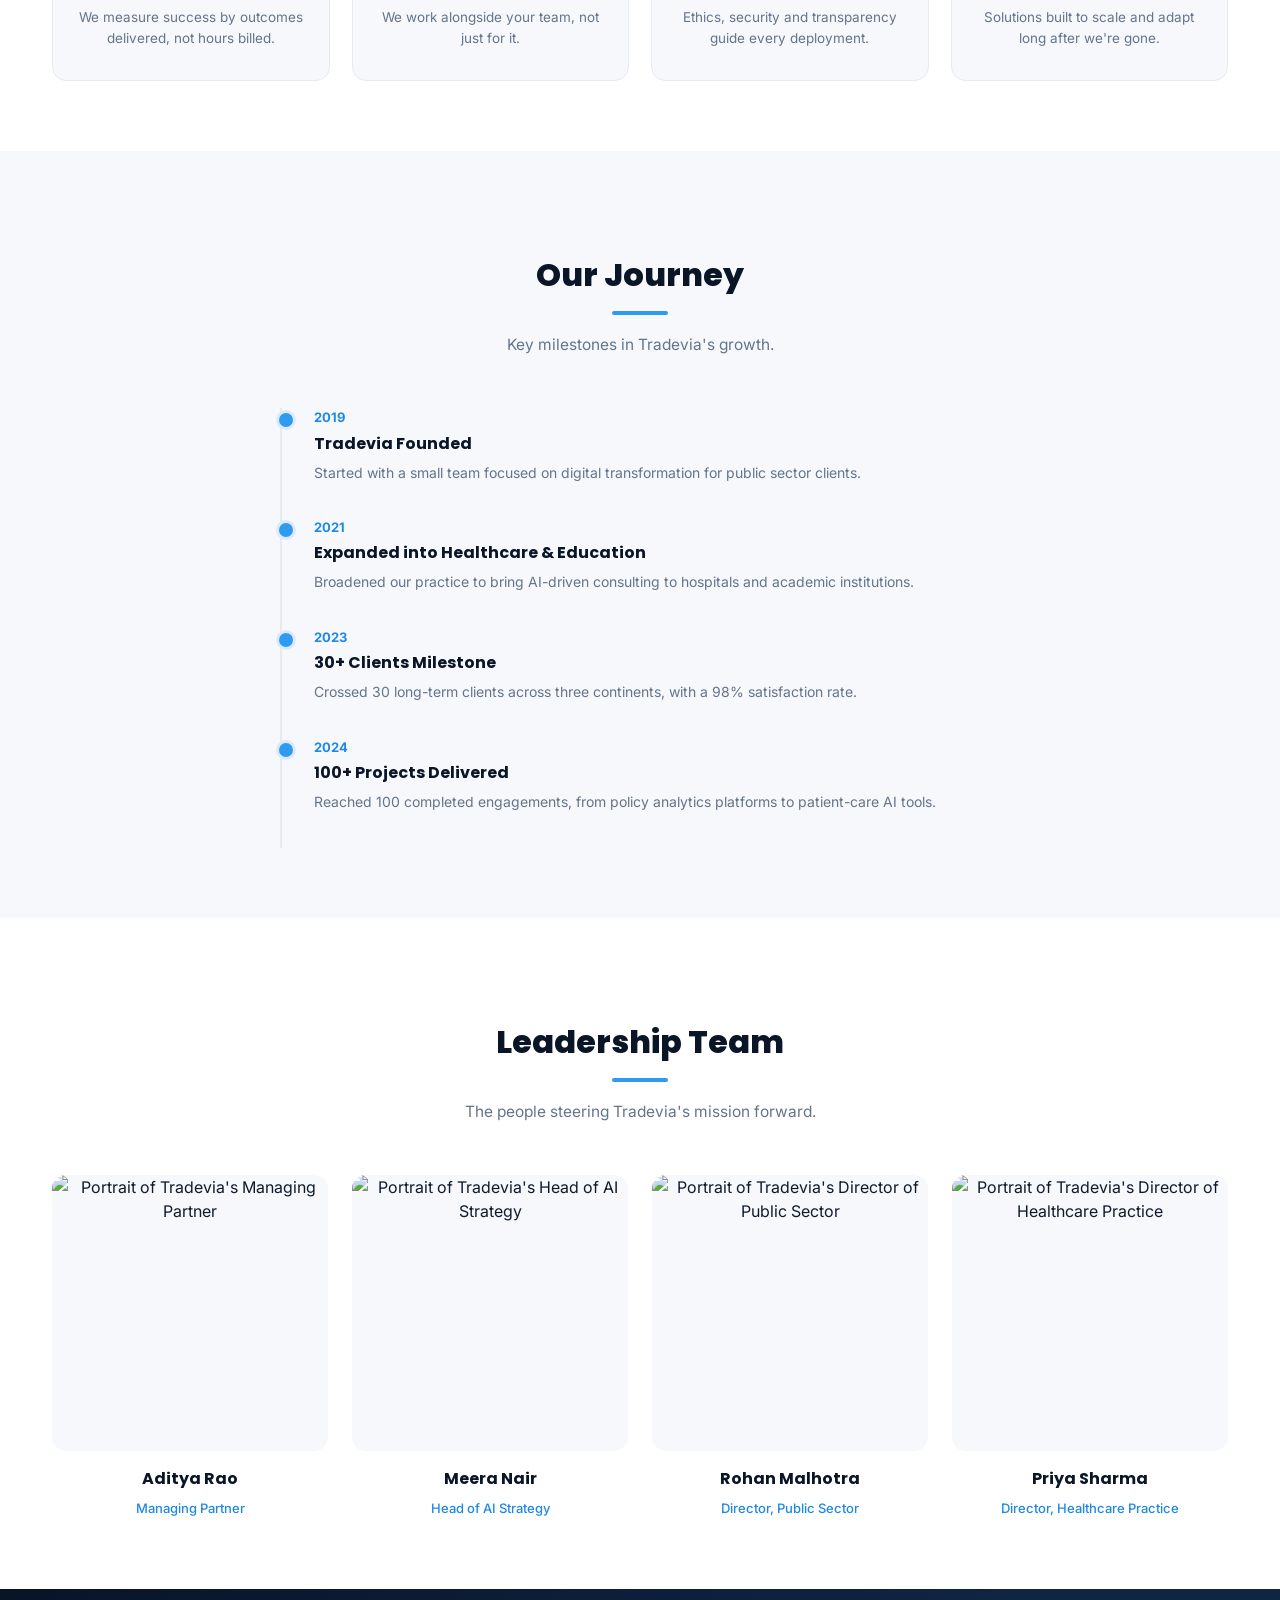
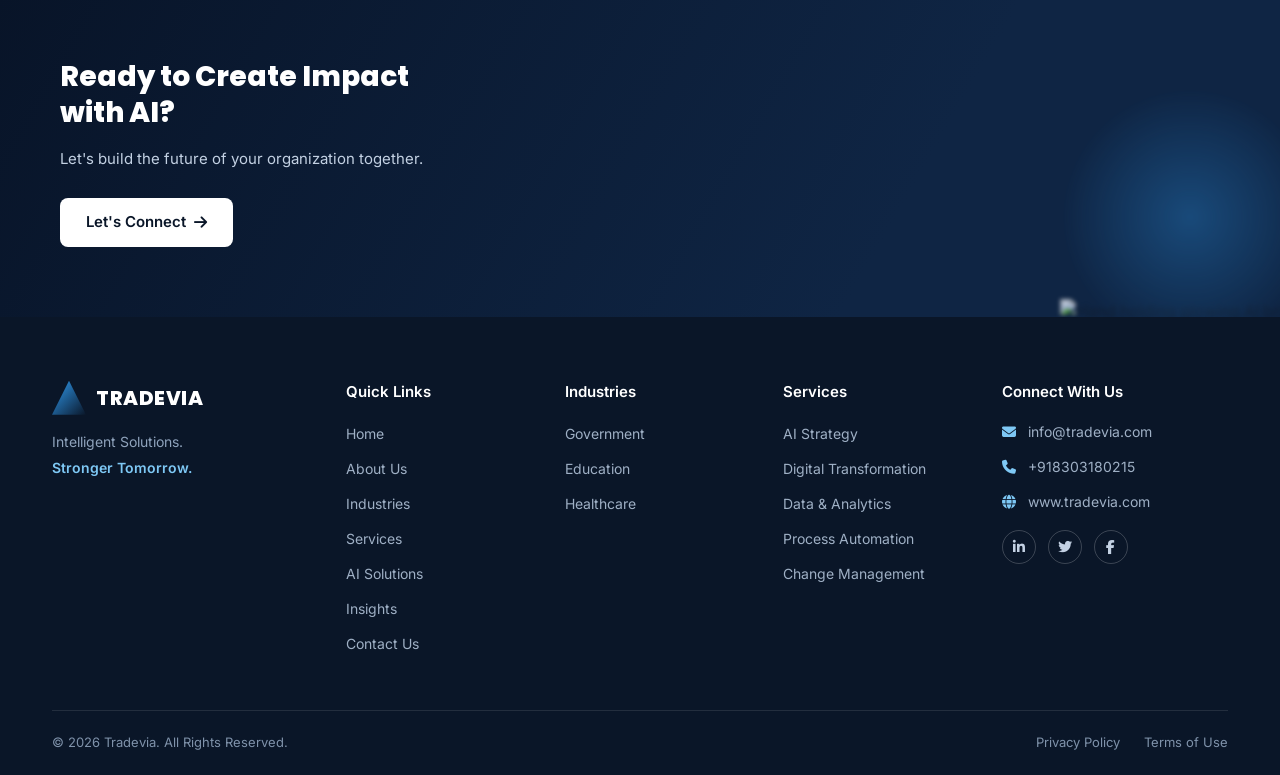
==== commit 31f537fb: "Update about.html Contact details" ====
--- a/about.html
+++ b/about.html
@@ -214,7 +214,7 @@
         <h5>Connect With Us</h5>
         <ul class="footer-contact">
           <li><i class="fa-solid fa-envelope"></i> info@tradevia.com</li>
-          <li><i class="fa-solid fa-phone"></i> +91 12345 67890</li>
+          <li><i class="fa-solid fa-phone"></i> +918303180215</li>
           <li><i class="fa-solid fa-globe"></i> www.tradevia.com</li>
         </ul>
         <div class="socials">
@@ -225,7 +225,7 @@
       </div>
     </div>
     <div class="footer-bottom">
-      <span>&copy; 2024 Tradevia. All Rights Reserved.</span>
+      <span>&copy; 2026 Tradevia. All Rights Reserved.</span>
       <div>
         <a href="#">Privacy Policy</a>
         <a href="#">Terms of Use</a>
